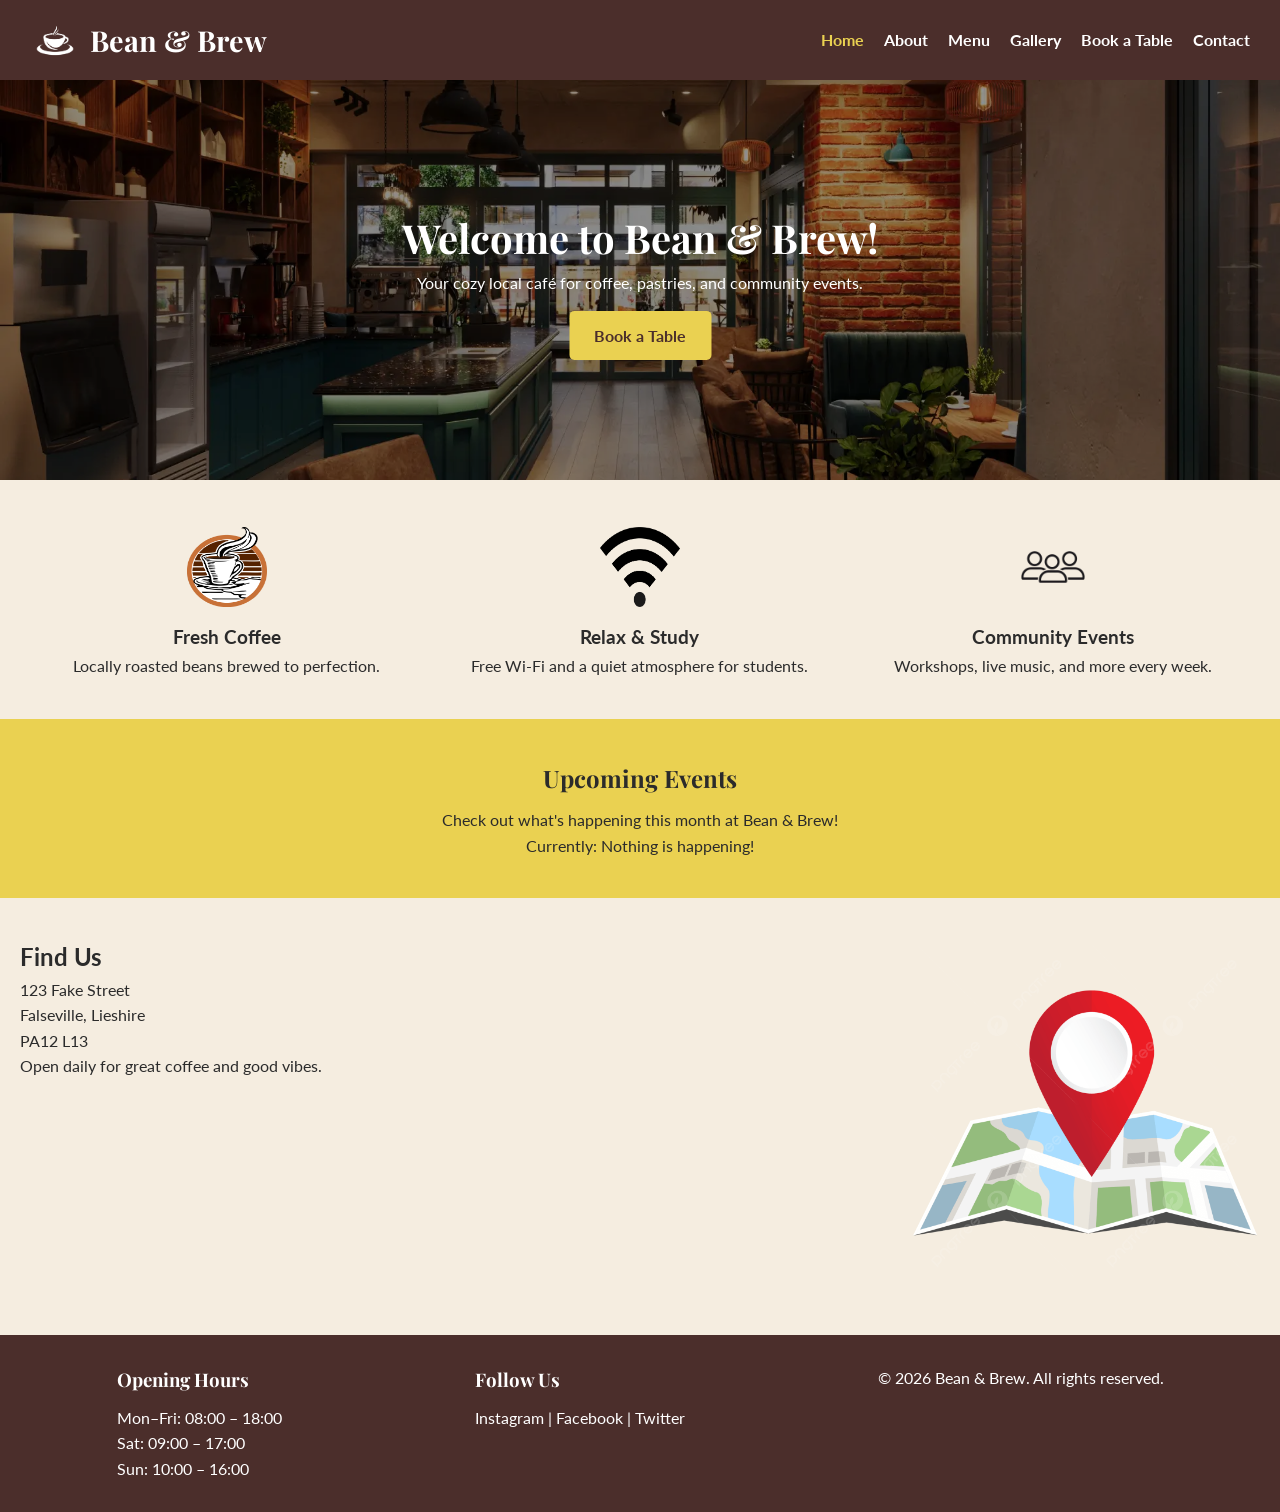
==== index.html @ 095b0302 "Add files via upload" ====
<!DOCTYPE html>
<html lang="en">
<head>
    <meta charset="UTF-8">
    <meta name="viewport" content="width=device-width, initial-scale=1.0">
    <meta name="description" content="Welcome to Bean & Brew, your local café for great coffee, fresh pastries, and community events.">
    <title>Bean & Brew – Home</title>

    <link href="https://fonts.googleapis.com/css2?family=Playfair+Display:wght@400;700&family=Lato:wght@300;400;700&display=swap" rel="stylesheet">

    <link rel="stylesheet" href="css/style.css">
</head>

<body>
    <header>
        <div class="logo-area">
            <img src="images/logo.png" alt="Bean & Brew logo" class="logo">
            <h1>Bean & Brew</h1>
        </div>
        <nav>
            <ul>
                <li><a href="index.html" class="active">Home</a></li>
                <li><a href="about.html">About</a></li>
                <li><a href="menu.html">Menu</a></li>
                <li><a href="gallery.html">Gallery</a></li>
                <li><a href="book.html">Book a Table</a></li>
                <li><a href="contact.html">Contact</a></li>
            </ul>
        </nav>
    </header>
    <main>
        <section class="hero">
            <img src="images/cafe-interior.webp" alt="Café interior" class="hero-image">
            <div class="hero-text">
                <h2>Welcome to Bean & Brew!</h2>
                <p>Your cozy local café for coffee, pastries, and community events.</p>
                <a href="book.html" class="btn">Book a Table</a>
            </div>
        </section>
        <section class="features">
            <div class="feature-box">
                <img src="images/coffee.png" alt="An icon of a right hand holding a saucer with a coffee cup on it. Steam rises from the cup" class="feature-icon">
                <h3>Fresh Coffee</h3>
                <p>Locally roasted beans brewed to perfection.</p>
            </div>

            <div class="feature-box">
                <img src="images/wifi.png" alt="An icon of a wifi symbol, a dot with three arcs cascading upwards" class="feature-icon">
                <h3>Relax & Study</h3>
                <p>Free Wi‑Fi and a quiet atmosphere for students.</p>
            </div>

            <div class="feature-box">
                <img src="images/people.png" alt="An icon of three people-shaped entities" class="feature-icon">
                <h3>Community Events</h3>
                <p>Workshops, live music, and more every week.</p>
            </div>
        </section>
        <section class="events">
            <h2>Upcoming Events</h2>
            <p>Check out what's happening this month at Bean & Brew!</p>
            <p>Currently: Nothing is happening!</p>
        </section>
        <section class="location">
            <div class="location-info">
                <h2>Find Us</h2>
                <p>123 Fake Street<br>Falseville, Lieshire<br>PA12 L13</p>
                <p>Open daily for great coffee and good vibes.</p>
            </div>

            <div class="location-map">
                <img src="images/map.png" alt="Map showing café location">
            </div>
        </section>
    </main>
    <footer>
        <div class="footer-column">
            <h3>Opening Hours</h3>
            <p>Mon–Fri: 08:00 – 18:00</p>
            <p>Sat: 09:00 – 17:00</p>
            <p>Sun: 10:00 – 16:00</p>
        </div>

        <div class="footer-column">
            <h3>Follow Us</h3>
            <p>Instagram | Facebook | Twitter</p>
        </div>

        <div class="footer-column">
            <p>&copy; 2026 Bean & Brew. All rights reserved.</p>
        </div>
    </footer>

</body>
</html>
---- css/style.css ----
/* --------------------------------------------------
   Bean & Brew – Global Styles
   -------------------------------------------------- */

/* CSS Variables (Brand Colours) */
:root {
    --coffee-brown: #4B2E2B;
    --cream: #F5EDE0;
    --dark-green: #2F4F4F;
    --light-orange: #EAD151;

    --text-dark: #2b2b2b;
    --text-light: #ffffff;
}

/* Reset */
* {
    margin: 0;
    padding: 0;
    box-sizing: border-box;
}

body {
    font-family: 'Lato', sans-serif;
    background-color: var(--cream);
    color: var(--text-dark);
    line-height: 1.6;
}

html, body {
    height: 100%;
}

body {
    display: flex;
    flex-direction: column;
}

main {
    flex: 1;
}

.page-header {
    background-color: var(--cream);
    padding: 60px 0;
    text-align: center;
}

.page-header h2 {
    font-family: 'Playfair Display', serif;
    margin: 0;
}

.page-header p {
    max-width: 600px;
    margin: 10px auto 0;
    font-size: 1.1rem;
}

/* Header & Navigation*/

header {
    background-color: var(--coffee-brown);
    color: var(--text-light);
    padding: 15px 30px;
    display: flex;
    justify-content: space-between;
    align-items: center;
}

.logo-area {
    display: flex;
    align-items: center;
    gap: 10px;
}

.logo {
    width: 50px;
    height: 50px;
}

header h1 {
    font-family: 'Playfair Display', serif;
    font-size: 1.8rem;
}

nav ul {
    list-style: none;
    display: flex;
    gap: 20px;
}

nav a {
    color: var(--text-light);
    text-decoration: none;
    font-weight: bold;
    transition: 0.3s;
}

nav a:hover,
nav a.active {
    color: var(--light-orange);
}

/* Hero Section*/

.hero {
    position: relative;
    text-align: center;
    color: var(--text-light);
}

.hero-image {
    width: 100%;
    height: 400px;
    object-fit: cover;
    filter: brightness(60%);
}

.hero-text {
    position: absolute;
    top: 50%;
    left: 50%;
    transform: translate(-50%, -50%);
}

.hero-text h2 {
    font-family: 'Playfair Display', serif;
    font-size: 2.5rem;
}

.btn {
    display: inline-block;
    margin-top: 15px;
    padding: 12px 25px;
    background-color: var(--light-orange);
    color: var(--coffee-brown);
    font-weight: bold;
    border-radius: 5px;
    text-decoration: none;
    transition: 0.3s;
}

.btn:hover {
    background-color: var(--dark-green);
    color: var(--text-light);
}

/* Feature Boxes*/

.features {
    display: flex;
    justify-content: space-around;
    padding: 40px 20px;
    background-color: var(--cream);
}

.feature-box {
    text-align: center;
    width: 30%;
}

.feature-icon {
    width: 80px;
    height: 80px;
    margin-bottom: 10px;
}

/* Events Section */

.events {
    padding: 40px 20px;
    background-color: var(--light-orange);
    text-align: center;
}

.events h2 {
    font-family: 'Playfair Display', serif;
    margin-bottom: 10px;
}

/* Location Section*/

.location {
    display: flex;
    justify-content: space-between;
    padding: 40px 20px;
}

.location-info {
    width: 50%;
}

.location-map img {
    width: 100%;
    max-width: 350px;
    border-radius: 8px;
}

/* About Page – Our Story*/

.about-story {
    padding: 40px 20px;
    background-color: var(--cream);
}

.about-story h2 {
    font-family: 'Playfair Display', serif;
    margin-bottom: 20px;
    text-align: center;
}

.story-content {
    display: flex;
    justify-content: space-between;
    align-items: center;
    gap: 30px;
}

.story-content p {
    width: 60%;
    font-size: 1.1rem;
}

.owner-photo {
    width: 250px;
    height: 250px;
    object-fit: cover;
    border-radius: 50%;
    border: 4px solid var(--coffee-brown);
}


/* Meet the Team*/

.team {
    padding: 40px 20px;
    background-color: var(--light-orange);
}

.team h2 {
    font-family: 'Playfair Display', serif;
    text-align: center;
    margin-bottom: 25px;
}

.team-grid {
    display: flex;
    justify-content: space-around;
    gap: 20px;
}

.team-member {
    text-align: center;
    width: 30%;
}

.team-member img {
    width: 180px;
    height: 180px;
    object-fit: cover;
    border-radius: 10px;
    margin-bottom: 10px;
    border: 3px solid var(--coffee-brown);
}

.team-member h3 {
    font-family: 'Playfair Display', serif;
    margin-bottom: 5px;
}


/* Our Values*/

.values {
    padding: 40px 20px;
    background-color: var(--cream);
}

.values h2 {
    font-family: 'Playfair Display', serif;
    text-align: center;
    margin-bottom: 25px;
}

.values-grid {
    display: flex;
    justify-content: space-around;
    gap: 20px;
}

.value-box {
    background-color: var(--dark-green);
    color: var(--text-light);
    padding: 20px;
    border-radius: 8px;
    width: 30%;
    text-align: center;
    box-shadow: 0 4px 8px rgba(0,0,0,0.2);
}

.value-box h3 {
    font-family: 'Playfair Display', serif;
    margin-bottom: 10px;
}


/* Responsive Adjustments for About Page*/

@media (max-width: 900px) {

    .story-content {
        flex-direction: column;
        text-align: center;
    }

    .story-content p {
        width: 100%;
    }

    .team-grid,
    .values-grid {
        flex-direction: column;
        align-items: center;
    }

    .team-member,
    .value-box {
        width: 90%;
    }
}

/* Menu Page – Layout*/

.menu-page {
    padding: 40px 20px;
}

.menu-title {
    font-family: 'Playfair Display', serif;
    text-align: center;
    margin-bottom: 30px;
}

.menu-layout {
    display: flex;
    gap: 30px;
}


/* Sidebar*/

.menu-sidebar {
    width: 25%;
    background-color: var(--coffee-brown);
    color: var(--text-light);
    padding: 20px;
    border-radius: 8px;
    height: fit-content;
    position: sticky;
    top: 20px;
}

.menu-sidebar h3 {
    font-family: 'Playfair Display', serif;
    margin-bottom: 15px;
}

.menu-sidebar ul {
    list-style: none;
}

.menu-sidebar li {
    margin-bottom: 10px;
}

.menu-sidebar a {
    color: var(--light-orange);
    text-decoration: none;
    font-weight: bold;
    transition: 0.3s;
}

.menu-sidebar a:hover {
    color: var(--cream);
}


/* Menu Content*/

.menu-content {
    width: 75%;
    display: flex;
    flex-direction: column;
    gap: 40px;
}

.menu-section h3 {
    font-family: 'Playfair Display', serif;
    margin-bottom: 15px;
    border-bottom: 3px solid var(--coffee-brown);
    padding-bottom: 5px;
}


/*Menu Items*/

.menu-item {
    display: flex;
    align-items: center;
    gap: 20px;
    margin-bottom: 20px;
    padding: 15px;
    background-color: var(--cream);
    border-radius: 8px;
    box-shadow: 0 3px 6px rgba(0,0,0,0.15);
}

.menu-item img {
    width: 120px;
    height: 120px;
    object-fit: cover;
    border-radius: 8px;
    border: 3px solid var(--coffee-brown);
}

.menu-item h4 {
    font-family: 'Playfair Display', serif;
    margin-bottom: 5px;
}

.menu-item p {
    margin-bottom: 5px;
}

.price {
    font-weight: bold;
    color: var(--dark-green);
}


/* Responsive Adjustments – Menu Page*/

@media (max-width: 900px) {

    .menu-layout {
        flex-direction: column;
    }

    .menu-sidebar,
    .menu-content {
        width: 100%;
    }

    .menu-item {
        flex-direction: column;
        text-align: center;
    }

    .menu-item img {
        width: 180px;
        height: 180px;
    }
}

/* Gallery Page – Layout*/

.gallery-page {
    padding: 40px 20px;
}

.gallery-title {
    font-family: 'Playfair Display', serif;
    text-align: center;
    margin-bottom: 30px;
}


/* Video Section */

.gallery-video {
    text-align: center;
    margin-bottom: 40px;
}

.gallery-video h3 {
    font-family: 'Playfair Display', serif;
    margin-bottom: 15px;
}

.gallery-video video {
    width: 100%;
    max-width: 800px;
    border-radius: 10px;
    border: 4px solid var(--coffee-brown);
}


/* Image Grid*/

.gallery-grid {
    display: grid;
    grid-template-columns: repeat(2, 1fr);
    gap: 20px;
    margin-bottom: 30px;
    max-width: 900px;
    margin: 0 auto 30px auto;
    opacity: 1;
    transition: opacity 0.4s ease;
}

.gallery-grid.fade-out {
    opacity: 0;
}

.gallery-item img {
    width: 100%;
    height: 300px;
    object-fit: cover;
    border-radius: 10px;
    border: 3px solid var(--coffee-brown);
    transition: 0.3s;
}

.gallery-item img:hover {
    transform: scale(1.03);
}


/*Pagination Button*/

.gallery-pagination {
    text-align: center;
    margin-top: 10px;
}

/* Responsive YouTube Embed 
.youtube-wrapper {
    position: relative;
    width: 100%;
    max-width: 800px;
    margin: 0 auto 30px auto;
    padding-bottom: 56.25%;
    height: 0;
}

.youtube-wrapper iframe {
    position: absolute;
    top: 0;
    left: 0;
    width: 100%;
    height: 100%;
    border-radius: 10px;
    border: 4px solid var(--coffee-brown);
} */


/* Responsive Adjustments – Gallery Page*/

@media (max-width: 700px) {

    .gallery-grid {
        grid-template-columns: 1fr;
    }

    .gallery-item img {
        height: 200px;
    }
}

/* Image Modal (Gallery)*/

.modal {
    display: none; 
    position: fixed;
    z-index: 9999;
    padding-top: 60px;
    left: 0;
    top: 0;
    width: 100%;
    height: 100%;
    overflow: auto;
    background-color: rgba(0,0,0,0.8);
}

.modal-content {
    display: block;
    margin: auto;
    max-width: 90%;
    max-height: 80vh;
    border-radius: 10px;
    border: 4px solid var(--coffee-brown);
}

.close {
    position: absolute;
    top: 20px;
    right: 35px;
    color: var(--light-orange);
    font-size: 40px;
    font-weight: bold;
    cursor: pointer;
    transition: 0.3s;
}

.close:hover {
    color: var(--cream);
}

/* Booking Page */
.booking-title {
    font-family: 'Playfair Display', serif;
    text-align: center;
    margin-bottom: 25px;
}

.booking-form {
    max-width: 600px;
    margin: 0 auto;
    background-color: var(--cream);
    padding: 25px;
    border-radius: 10px;
    box-shadow: 0 4px 10px rgba(0,0,0,0.15);
    display: flex;
    flex-direction: column;
    gap: 15px;
}

.booking-form label {
    font-weight: bold;
    color: var(--coffee-brown);
    display: flex;
    flex-direction: column;
    gap: 5px;
}

.booking-form input,
.booking-form textarea {
    padding: 10px;
    border: 2px solid var(--coffee-brown);
    border-radius: 5px;
    font-size: 1rem;
}

.booking-form select {
    padding: 10px;
    border: 2px solid var(--coffee-brown);
    border-radius: 5px;
    font-size: 1rem;
    background-color: white;
    font-family: inherit;
    appearance: none; 
    -webkit-appearance: none;
    -moz-appearance: none;
}

.booking-form select {
    background-image: url("data:image/svg+xml;utf8,<svg fill='%23633' height='24' viewBox='0 0 24 24' width='24' xmlns='http://www.w3.org/2000/svg'><path d='M7 10l5 5 5-5z'/></svg>");
    background-repeat: no-repeat;
    background-position: right 10px center;
    background-size: 18px;
    padding-right: 40px;
}


.booking-confirmation {
    max-width: 600px;
    margin: 0 auto;
    padding: 25px;
    background-color: var(--light-orange);
    border-radius: 10px;
    text-align: center;
    display: none;
    opacity: 0;
    transition: opacity 0.5s ease;
}

.booking-confirmation.show {
    display: block;
    opacity: 1;
}

.booking-form.show {
    display: block;
    opacity: 1;
    transition: opacity 0.5s ease;
}

/* Contact Page */
.contact-title {
    font-family: 'Playfair Display', serif;
    text-align: center;
    margin-bottom: 15px;
}

.contact-intro {
    text-align: center;
    max-width: 600px;
    margin: 0 auto 25px;
    font-size: 1.1rem;
}

.contact-form {
    max-width: 600px;
    margin: 0 auto;
    background-color: var(--cream);
    padding: 25px;
    border-radius: 10px;
    box-shadow: 0 4px 10px rgba(0,0,0,0.15);
    display: flex;
    flex-direction: column;
    gap: 15px;
}

.contact-form label {
    font-weight: bold;
    color: var(--coffee-brown);
    display: flex;
    flex-direction: column;
    gap: 5px;
}

.contact-form input,
.contact-form textarea {
    padding: 10px;
    border: 2px solid var(--coffee-brown);
    border-radius: 5px;
    font-size: 1rem;
}

.contact-confirmation {
    max-width: 600px;
    margin: 20px auto;
    padding: 25px;
    background-color: var(--light-orange);
    border-radius: 10px;
    text-align: center;
    display: none;
    opacity: 0;
    transition: opacity 0.5s ease;
}

.contact-confirmation.show {
    display: block;
    opacity: 1;
}

/* Map placeholder */
.map-container {
    max-width: 700px;
    margin: 40px auto;
    text-align: center;
}

.map-placeholder {
    background-color: #ddd;
    height: 250px;
    border-radius: 10px;
    display: flex;
    align-items: center;
    justify-content: center;
    color: #555;
    font-size: 1.2rem;
}


/* Footer*/

footer {
    background-color: var(--coffee-brown);
    color: var(--text-light);
    display: flex;
    justify-content: space-around;
    padding: 30px 20px;
}

.footer-column h3 {
    font-family: 'Playfair Display', serif;
    margin-bottom: 10px;
}

/* Responsive Design */

@media (max-width: 900px) {
    .features {
        flex-direction: column;
        gap: 20px;
    }

    .feature-box {
        width: 100%;
    }

    .location {
        flex-direction: column;
        gap: 20px;
    }

    .location-info,
    .location-map {
        width: 100%;
    }
}

@media (max-width: 600px) {
    nav ul {
        flex-direction: column;
        gap: 10px;
    }

    header {
        flex-direction: column;
        gap: 10px;
    }

    .hero-text h2 {
        font-size: 1.8rem;
    }
}
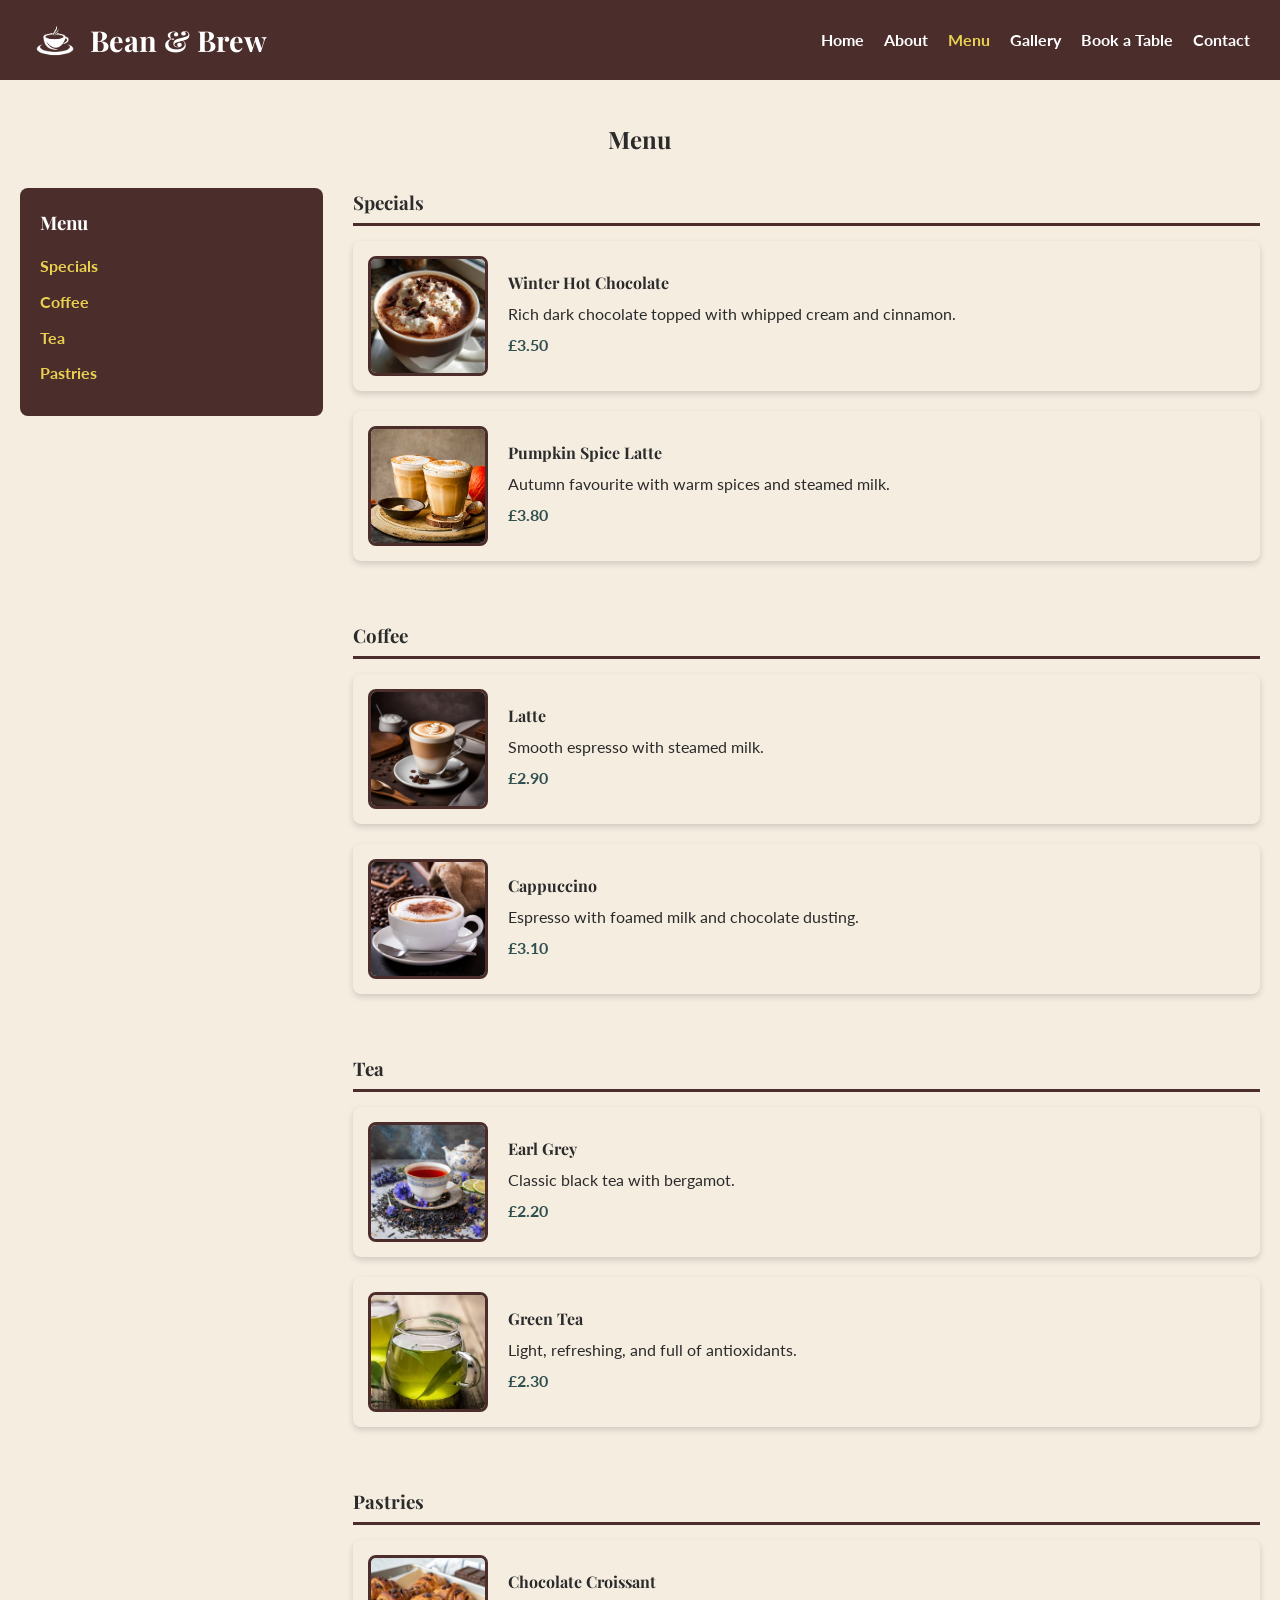
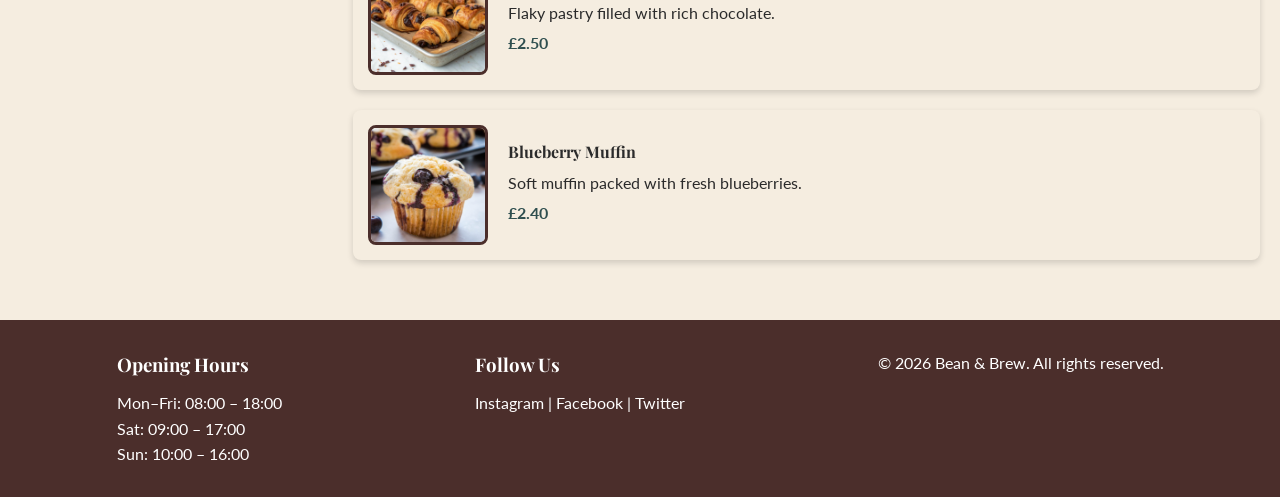
==== commit 9e35067a: "Update index.html" ====
--- a/index.html
+++ b/index.html
@@ -3,8 +3,8 @@
 <head>
     <meta charset="UTF-8">
     <meta name="viewport" content="width=device-width, initial-scale=1.0">
-    <meta name="description" content="Welcome to Bean & Brew, your local café for great coffee, fresh pastries, and community events.">
-    <title>Bean & Brew – Home</title>
+    <meta name="description" content="Explore the Bean & Brew menu featuring coffee, tea, pastries, and seasonal specials.">
+    <title>Bean & Brew – Menu</title>
 
     <link href="https://fonts.googleapis.com/css2?family=Playfair+Display:wght@400;700&family=Lato:wght@300;400;700&display=swap" rel="stylesheet">
 
@@ -17,61 +17,117 @@
             <img src="images/logo.png" alt="Bean & Brew logo" class="logo">
             <h1>Bean & Brew</h1>
         </div>
+
         <nav>
             <ul>
-                <li><a href="index.html" class="active">Home</a></li>
+                <li><a href="index.html">Home</a></li>
                 <li><a href="about.html">About</a></li>
-                <li><a href="menu.html">Menu</a></li>
+                <li><a href="menu.html" class="active">Menu</a></li>
                 <li><a href="gallery.html">Gallery</a></li>
                 <li><a href="book.html">Book a Table</a></li>
                 <li><a href="contact.html">Contact</a></li>
             </ul>
         </nav>
     </header>
-    <main>
-        <section class="hero">
-            <img src="images/cafe-interior.webp" alt="Café interior" class="hero-image">
-            <div class="hero-text">
-                <h2>Welcome to Bean & Brew!</h2>
-                <p>Your cozy local café for coffee, pastries, and community events.</p>
-                <a href="book.html" class="btn">Book a Table</a>
+    <main class="menu-page">
+        <h2 class="menu-title">Menu</h2>
+        <div class="menu-layout">
+            <aside class="menu-sidebar">
+                <h3>Menu</h3>
+                <ul>
+                    <li><a href="#specials">Specials</a></li>
+                    <li><a href="#coffee">Coffee</a></li>
+                    <li><a href="#tea">Tea</a></li>
+                    <li><a href="#pastries">Pastries</a></li>
+                </ul>
+            </aside>
+            <div class="menu-content">
+                <section id="specials" class="menu-section">
+                    <h3>Specials</h3>
+                    <div class="menu-item">
+                        <img src="images/hot-chocolate.jpg" alt="An image of hot chocolate, with whipped cream and cinnamon on top.">
+                        <div>
+                            <h4>Winter Hot Chocolate</h4>
+                            <p>Rich dark chocolate topped with whipped cream and cinnamon.</p>
+                            <p class="price">£3.50</p>
+                        </div>
+                    </div>
+
+                    <div class="menu-item">
+                        <img src="images/pumpkin-spice-latte.jpg" alt="An image of two pumpkin spice lattes.">
+                        <div>
+                            <h4>Pumpkin Spice Latte</h4>
+                            <p>Autumn favourite with warm spices and steamed milk.</p>
+                            <p class="price">£3.80</p>
+                        </div>
+                    </div>
+                </section>
+                <section id="coffee" class="menu-section">
+                    <h3>Coffee</h3>
+
+                    <div class="menu-item">
+                        <img src="images/latte.png" alt="An image of a latte, with steamed milk.">
+                        <div>
+                            <h4>Latte</h4>
+                            <p>Smooth espresso with steamed milk.</p>
+                            <p class="price">£2.90</p>
+                        </div>
+                    </div>
+
+                    <div class="menu-item">
+                        <img src="images/cappucino.jpg" alt="An image of an espresso with foamed milk and topped with chocolate dusting.">
+                        <div>
+                            <h4>Cappuccino</h4>
+                            <p>Espresso with foamed milk and chocolate dusting.</p>
+                            <p class="price">£3.10</p>
+                        </div>
+                    </div>
+                </section>
+                <section id="tea" class="menu-section">
+                    <h3>Tea</h3>
+
+                    <div class="menu-item">
+                        <img src="images/earl-grey-tea.jpg" alt="An image of earl grey tea, black and surrounded by shavings. Steam rises from the cup.">
+                        <div>
+                            <h4>Earl Grey</h4>
+                            <p>Classic black tea with bergamot.</p>
+                            <p class="price">£2.20</p>
+                        </div>
+                    </div>
+
+                    <div class="menu-item">
+                        <img src="images/green-tea.png" alt="An image of green tea in a clear mug.">
+                        <div>
+                            <h4>Green Tea</h4>
+                            <p>Light, refreshing, and full of antioxidants.</p>
+                            <p class="price">£2.30</p>
+                        </div>
+                    </div>
+                </section>
+                <section id="pastries" class="menu-section">
+                    <h3>Pastries</h3>
+
+                    <div class="menu-item">
+                        <img src="images/choc-croissant.webp" alt="An image of chocolate croissants on a sheet tray.">
+                        <div>
+                            <h4>Chocolate Croissant</h4>
+                            <p>Flaky pastry filled with rich chocolate.</p>
+                            <p class="price">£2.50</p>
+                        </div>
+                    </div>
+
+                    <div class="menu-item">
+                        <img src="images/blueberry-muffin.jpg" alt="An image of a blueberry muffin. The dough is white, and the blueberry juice runs down the ridges.">
+                        <div>
+                            <h4>Blueberry Muffin</h4>
+                            <p>Soft muffin packed with fresh blueberries.</p>
+                            <p class="price">£2.40</p>
+                        </div>
+                    </div>
+                </section>
+
             </div>
-        </section>
-        <section class="features">
-            <div class="feature-box">
-                <img src="images/coffee.png" alt="An icon of a right hand holding a saucer with a coffee cup on it. Steam rises from the cup" class="feature-icon">
-                <h3>Fresh Coffee</h3>
-                <p>Locally roasted beans brewed to perfection.</p>
-            </div>
-
-            <div class="feature-box">
-                <img src="images/wifi.png" alt="An icon of a wifi symbol, a dot with three arcs cascading upwards" class="feature-icon">
-                <h3>Relax & Study</h3>
-                <p>Free Wi‑Fi and a quiet atmosphere for students.</p>
-            </div>
-
-            <div class="feature-box">
-                <img src="images/people.png" alt="An icon of three people-shaped entities" class="feature-icon">
-                <h3>Community Events</h3>
-                <p>Workshops, live music, and more every week.</p>
-            </div>
-        </section>
-        <section class="events">
-            <h2>Upcoming Events</h2>
-            <p>Check out what's happening this month at Bean & Brew!</p>
-            <p>Currently: Nothing is happening!</p>
-        </section>
-        <section class="location">
-            <div class="location-info">
-                <h2>Find Us</h2>
-                <p>123 Fake Street<br>Falseville, Lieshire<br>PA12 L13</p>
-                <p>Open daily for great coffee and good vibes.</p>
-            </div>
-
-            <div class="location-map">
-                <img src="images/map.png" alt="Map showing café location">
-            </div>
-        </section>
+        </div>
     </main>
     <footer>
         <div class="footer-column">
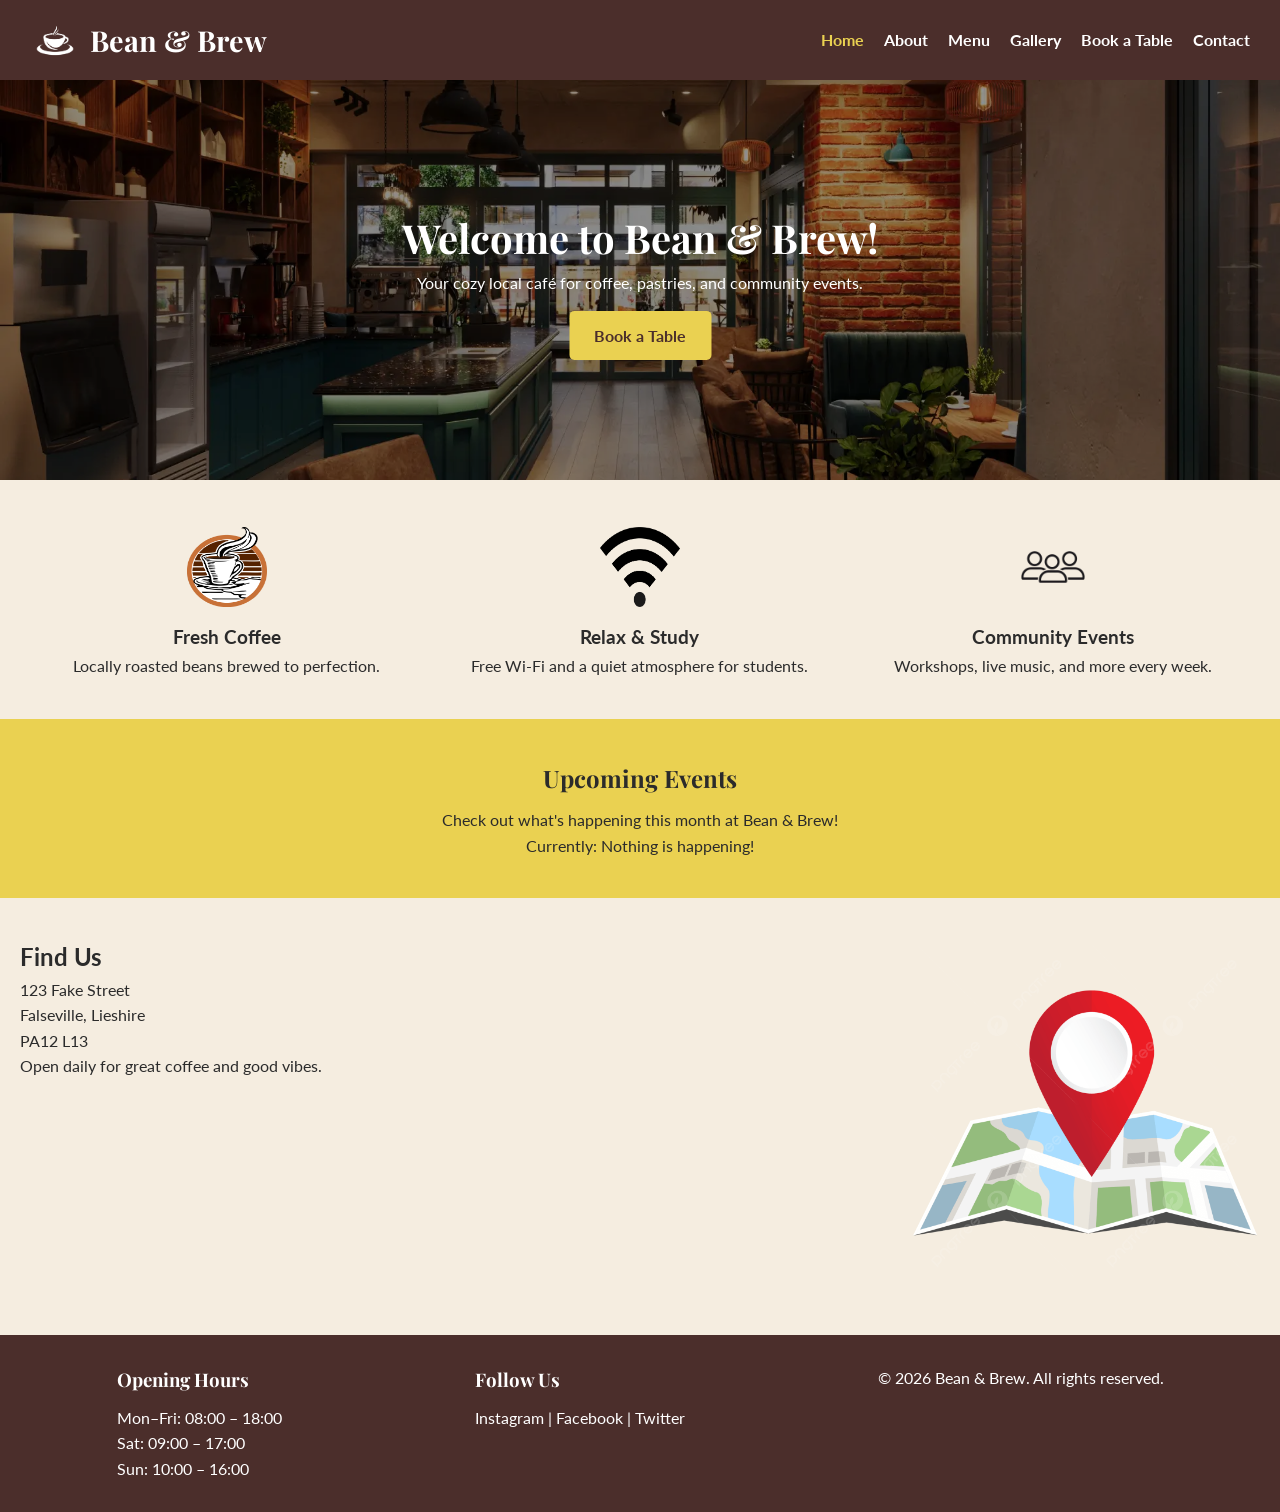
==== commit ce1f66c9: "Update index.html" ====
--- a/index.html
+++ b/index.html
@@ -3,8 +3,8 @@
 <head>
     <meta charset="UTF-8">
     <meta name="viewport" content="width=device-width, initial-scale=1.0">
-    <meta name="description" content="Explore the Bean & Brew menu featuring coffee, tea, pastries, and seasonal specials.">
-    <title>Bean & Brew – Menu</title>
+    <meta name="description" content="Welcome to Bean & Brew, your local café for great coffee, fresh pastries, and community events.">
+    <title>Bean & Brew – Home</title>
 
     <link href="https://fonts.googleapis.com/css2?family=Playfair+Display:wght@400;700&family=Lato:wght@300;400;700&display=swap" rel="stylesheet">
 
@@ -17,117 +17,61 @@
             <img src="images/logo.png" alt="Bean & Brew logo" class="logo">
             <h1>Bean & Brew</h1>
         </div>
-
         <nav>
             <ul>
-                <li><a href="index.html">Home</a></li>
+                <li><a href="index.html" class="active">Home</a></li>
                 <li><a href="about.html">About</a></li>
-                <li><a href="menu.html" class="active">Menu</a></li>
+                <li><a href="menu.html">Menu</a></li>
                 <li><a href="gallery.html">Gallery</a></li>
                 <li><a href="book.html">Book a Table</a></li>
                 <li><a href="contact.html">Contact</a></li>
             </ul>
         </nav>
     </header>
-    <main class="menu-page">
-        <h2 class="menu-title">Menu</h2>
-        <div class="menu-layout">
-            <aside class="menu-sidebar">
-                <h3>Menu</h3>
-                <ul>
-                    <li><a href="#specials">Specials</a></li>
-                    <li><a href="#coffee">Coffee</a></li>
-                    <li><a href="#tea">Tea</a></li>
-                    <li><a href="#pastries">Pastries</a></li>
-                </ul>
-            </aside>
-            <div class="menu-content">
-                <section id="specials" class="menu-section">
-                    <h3>Specials</h3>
-                    <div class="menu-item">
-                        <img src="images/hot-chocolate.jpg" alt="An image of hot chocolate, with whipped cream and cinnamon on top.">
-                        <div>
-                            <h4>Winter Hot Chocolate</h4>
-                            <p>Rich dark chocolate topped with whipped cream and cinnamon.</p>
-                            <p class="price">£3.50</p>
-                        </div>
-                    </div>
+    <main>
+        <section class="hero">
+            <img src="images/cafe-interior.webp" alt="Café interior" class="hero-image">
+            <div class="hero-text">
+                <h2>Welcome to Bean & Brew!</h2>
+                <p>Your cozy local café for coffee, pastries, and community events.</p>
+                <a href="book.html" class="btn">Book a Table</a>
+            </div>
+        </section>
+        <section class="features">
+            <div class="feature-box">
+                <img src="images/coffee.png" alt="An icon of a right hand holding a saucer with a coffee cup on it. Steam rises from the cup" class="feature-icon">
+                <h3>Fresh Coffee</h3>
+                <p>Locally roasted beans brewed to perfection.</p>
+            </div>
 
-                    <div class="menu-item">
-                        <img src="images/pumpkin-spice-latte.jpg" alt="An image of two pumpkin spice lattes.">
-                        <div>
-                            <h4>Pumpkin Spice Latte</h4>
-                            <p>Autumn favourite with warm spices and steamed milk.</p>
-                            <p class="price">£3.80</p>
-                        </div>
-                    </div>
-                </section>
-                <section id="coffee" class="menu-section">
-                    <h3>Coffee</h3>
+            <div class="feature-box">
+                <img src="images/wifi.png" alt="An icon of a wifi symbol, a dot with three arcs cascading upwards" class="feature-icon">
+                <h3>Relax & Study</h3>
+                <p>Free Wi‑Fi and a quiet atmosphere for students.</p>
+            </div>
 
-                    <div class="menu-item">
-                        <img src="images/latte.png" alt="An image of a latte, with steamed milk.">
-                        <div>
-                            <h4>Latte</h4>
-                            <p>Smooth espresso with steamed milk.</p>
-                            <p class="price">£2.90</p>
-                        </div>
-                    </div>
+            <div class="feature-box">
+                <img src="images/people.png" alt="An icon of three people-shaped entities" class="feature-icon">
+                <h3>Community Events</h3>
+                <p>Workshops, live music, and more every week.</p>
+            </div>
+        </section>
+        <section class="events">
+            <h2>Upcoming Events</h2>
+            <p>Check out what's happening this month at Bean & Brew!</p>
+            <p>Currently: Nothing is happening!</p>
+        </section>
+        <section class="location">
+            <div class="location-info">
+                <h2>Find Us</h2>
+                <p>123 Fake Street<br>Falseville, Lieshire<br>PA12 L13</p>
+                <p>Open daily for great coffee and good vibes.</p>
+            </div>
 
-                    <div class="menu-item">
-                        <img src="images/cappucino.jpg" alt="An image of an espresso with foamed milk and topped with chocolate dusting.">
-                        <div>
-                            <h4>Cappuccino</h4>
-                            <p>Espresso with foamed milk and chocolate dusting.</p>
-                            <p class="price">£3.10</p>
-                        </div>
-                    </div>
-                </section>
-                <section id="tea" class="menu-section">
-                    <h3>Tea</h3>
-
-                    <div class="menu-item">
-                        <img src="images/earl-grey-tea.jpg" alt="An image of earl grey tea, black and surrounded by shavings. Steam rises from the cup.">
-                        <div>
-                            <h4>Earl Grey</h4>
-                            <p>Classic black tea with bergamot.</p>
-                            <p class="price">£2.20</p>
-                        </div>
-                    </div>
-
-                    <div class="menu-item">
-                        <img src="images/green-tea.png" alt="An image of green tea in a clear mug.">
-                        <div>
-                            <h4>Green Tea</h4>
-                            <p>Light, refreshing, and full of antioxidants.</p>
-                            <p class="price">£2.30</p>
-                        </div>
-                    </div>
-                </section>
-                <section id="pastries" class="menu-section">
-                    <h3>Pastries</h3>
-
-                    <div class="menu-item">
-                        <img src="images/choc-croissant.webp" alt="An image of chocolate croissants on a sheet tray.">
-                        <div>
-                            <h4>Chocolate Croissant</h4>
-                            <p>Flaky pastry filled with rich chocolate.</p>
-                            <p class="price">£2.50</p>
-                        </div>
-                    </div>
-
-                    <div class="menu-item">
-                        <img src="images/blueberry-muffin.jpg" alt="An image of a blueberry muffin. The dough is white, and the blueberry juice runs down the ridges.">
-                        <div>
-                            <h4>Blueberry Muffin</h4>
-                            <p>Soft muffin packed with fresh blueberries.</p>
-                            <p class="price">£2.40</p>
-                        </div>
-                    </div>
-                </section>
-
+            <div class="location-map">
+                <img src="images/map.png" alt="Map showing café location">
             </div>
-        </div>
+        </section>
     </main>
     <footer>
         <div class="footer-column">
